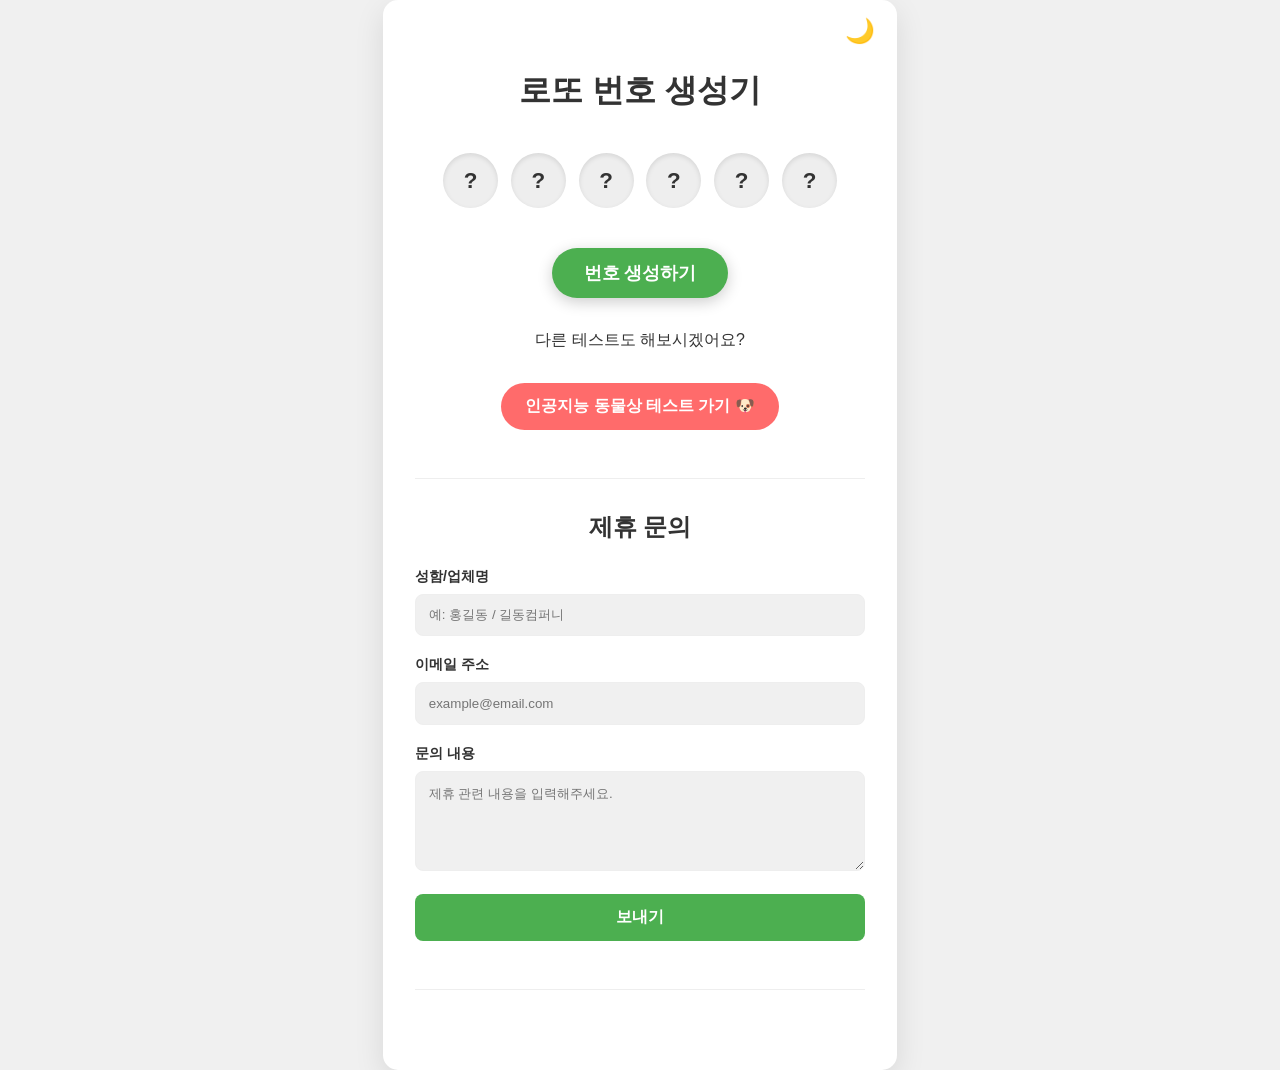
==== index.html @ d8e7d2c3 "Separate Lotto Generator and Animal Face Test into two pages" ====
<!doctype html>
<html lang="ko">
<head>
  <meta charset="UTF-8" />
  <meta name="viewport" content="width=device-width, initial-scale=1.0" />
  <title>로또 번호 생성기</title>
  <link href='style.css' rel='stylesheet'>
  <style>
    .nav-btn {
      margin-top: 1rem;
      padding: 0.8rem 1.5rem;
      background-color: #ff6b6b;
      color: white;
      border: none;
      border-radius: 30px;
      cursor: pointer;
      font-weight: 600;
      text-decoration: none;
      display: inline-block;
      transition: transform 0.2s;
    }
    .nav-btn:hover {
      transform: scale(1.05);
    }
  </style>
</head>
<body>
  <div class="container">
    <button id="theme-toggle" class="theme-toggle" aria-label="Toggle dark mode">🌙</button>
    <h1>로또 번호 생성기</h1>
    <div class="lotto-numbers">
      <span class="number">?</span>
      <span class="number">?</span>
      <span class="number">?</span>
      <span class="number">?</span>
      <span class="number">?</span>
      <span class="number">?</span>
    </div>
    <button id="generate-btn">번호 생성하기</button>
    
    <div style="margin-top: 2rem;">
      <p>다른 테스트도 해보시겠어요?</p>
      <a href="animal-test.html" class="nav-btn">인공지능 동물상 테스트 가기 🐶</a>
    </div>

    <div class="partnership-section">
      <hr>
      <h2>제휴 문의</h2>
      <form action="https://formspree.io/f/xgodvvnv" method="POST" id="partnership-form">
        <div class="form-group">
          <label for="name">성함/업체명</label>
          <input type="text" id="name" name="name" required placeholder="예: 홍길동 / 길동컴퍼니">
        </div>
        <div class="form-group">
          <label for="email">이메일 주소</label>
          <input type="email" id="email" name="_replyto" required placeholder="example@email.com">
        </div>
        <div class="form-group">
          <label for="message">문의 내용</label>
          <textarea id="message" name="message" required placeholder="제휴 관련 내용을 입력해주세요."></textarea>
        </div>
        <button type="submit" id="submit-btn">보내기</button>
      </form>
    </div>

    <div class="comments-section">
      <hr>
      <div id="disqus_thread"></div>
    </div>
  </div>
  <script defer type="text/javascript" src="lotto.js"></script>
  <script>
      (function() {
      var d = document, s = d.createElement('script');
      s.src = 'https://productbuilder-myjgdia0g9.disqus.com/embed.js';
      s.setAttribute('data-timestamp', +new Date());
      (d.head || d.body).appendChild(s);
      })();
  </script>
</body>
</html>
---- style.css ----
:root {
    --bg-color: #f0f0f0;
    --container-bg: #ffffff;
    --text-color: #333333;
    --number-bg: #eeeeee;
    --btn-bg: #4CAF50;
    --btn-hover: #45a049;
    --shadow-color: rgba(0, 0, 0, 0.1);
}

body.dark-mode {
    --bg-color: #1a1a1a;
    --container-bg: #2d2d2d;
    --text-color: #f0f0f0;
    --number-bg: #404040;
    --btn-bg: #2e7d32;
    --btn-hover: #1b5e20;
    --shadow-color: rgba(0, 0, 0, 0.5);
}

body {
    font-family: 'Segoe UI', Tahoma, Geneva, Verdana, sans-serif;
    display: flex;
    justify-content: center;
    align-items: center;
    min-height: 100vh;
    background-color: var(--bg-color);
    color: var(--text-color);
    margin: 0;
    transition: background-color 0.3s, color 0.3s;
}

.container {
    position: relative;
    text-align: center;
    padding: 3rem 2rem;
    background-color: var(--container-bg);
    border-radius: 15px;
    box-shadow: 0 10px 30px var(--shadow-color);
    width: 90%;
    max-width: 450px;
    transition: background-color 0.3s, box-shadow 0.3s;
}

.theme-toggle {
    position: absolute;
    top: 1rem;
    right: 1rem;
    background: none;
    border: none;
    font-size: 1.5rem;
    cursor: pointer;
    color: var(--text-color);
    transition: transform 0.3s ease;
}

.theme-toggle:hover {
    transform: rotate(20deg);
}

.lotto-numbers {
    display: flex;
    justify-content: center;
    gap: 0.8rem;
    margin: 2.5rem 0;
}

.number {
    width: 55px;
    height: 55px;
    border-radius: 50%;
    background-color: var(--number-bg);
    display: flex;
    justify-content: center;
    align-items: center;
    font-size: 1.4rem;
    font-weight: bold;
    box-shadow: inset 0 2px 5px var(--shadow-color);
    transition: background-color 0.3s;
}

#generate-btn {
    padding: 0.8rem 2rem;
    font-size: 1.1rem;
    background-color: var(--btn-bg);
    color: white;
    border: none;
    border-radius: 30px;
    cursor: pointer;
    font-weight: 600;
    box-shadow: 0 4px 15px rgba(0, 0, 0, 0.2);
    transition: background-color 0.3s, transform 0.1s;
}

#generate-btn:hover {
    background-color: var(--btn-hover);
    transform: translateY(-2px);
}

#generate-btn:active {
    transform: translateY(0);
}

/* Partnership Form Styles */
.partnership-section {
    margin-top: 3rem;
    text-align: left;
}

hr {
    border: none;
    border-top: 1px solid var(--number-bg);
    margin-bottom: 2rem;
}

.partnership-section h2 {
    text-align: center;
    margin-bottom: 1.5rem;
    font-size: 1.5rem;
}

.form-group {
    margin-bottom: 1.2rem;
}

.form-group label {
    display: block;
    margin-bottom: 0.5rem;
    font-weight: 600;
    font-size: 0.9rem;
}

.form-group input, 
.form-group textarea {
    width: 100%;
    padding: 0.8rem;
    border: 1px solid var(--number-bg);
    border-radius: 8px;
    background-color: var(--bg-color);
    color: var(--text-color);
    font-family: inherit;
    box-sizing: border-box;
    transition: border-color 0.3s, box-shadow 0.3s;
}

.form-group input:focus, 
.form-group textarea:focus {
    outline: none;
    border-color: var(--btn-bg);
    box-shadow: 0 0 0 3px rgba(76, 175, 80, 0.2);
}

.form-group textarea {
    height: 100px;
    resize: vertical;
}

#submit-btn {
    width: 100%;
    padding: 0.8rem;
    background-color: var(--btn-bg);
    color: white;
    border: none;
    border-radius: 8px;
    font-size: 1rem;
    font-weight: 600;
    cursor: pointer;
    transition: background-color 0.3s, transform 0.1s;
}

#submit-btn:hover {
    background-color: var(--btn-hover);
}

#submit-btn:active {
    transform: scale(0.98);
}

/* Comments Section Styles */
.comments-section {
    margin-top: 3rem;
}
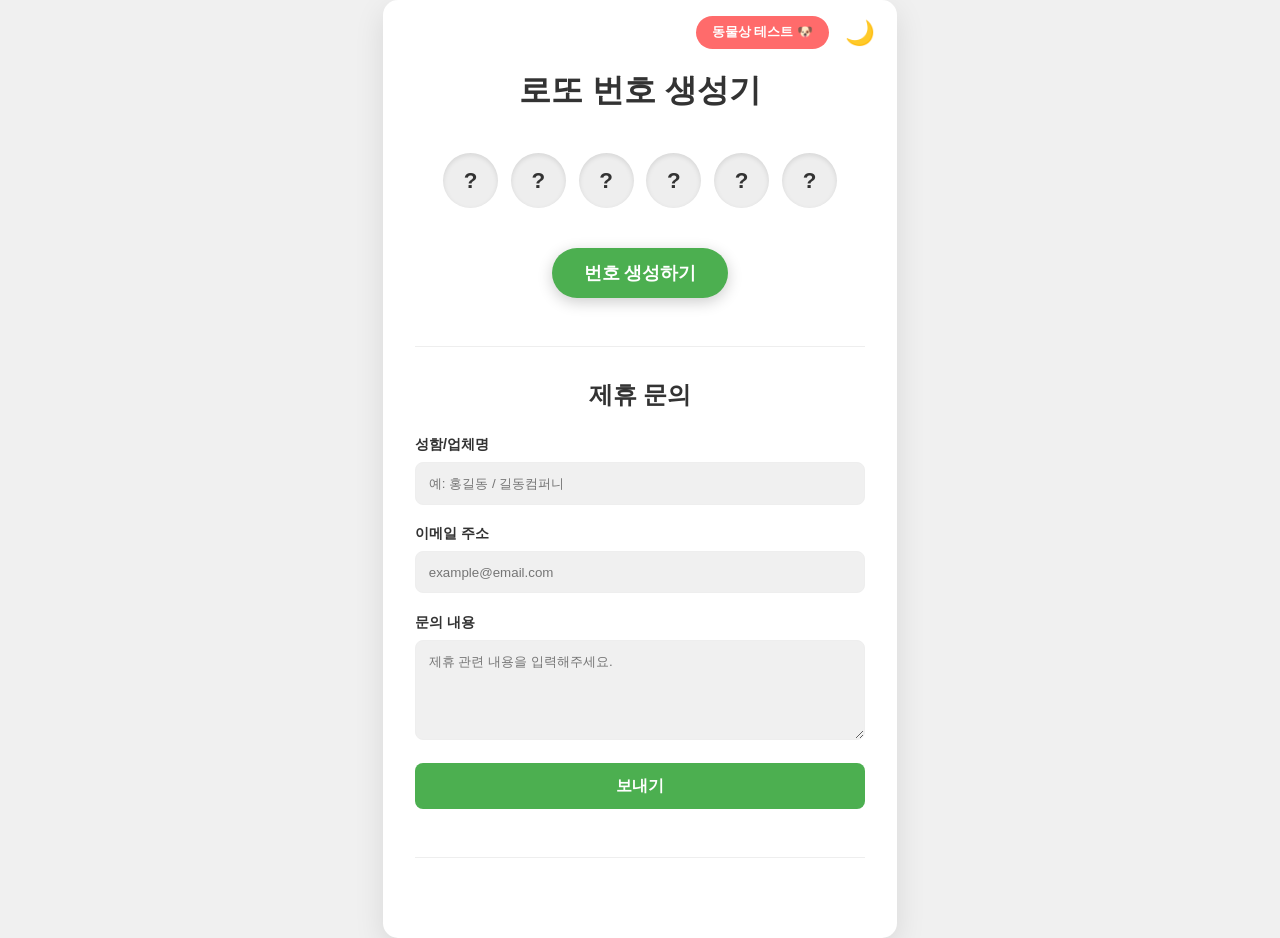
==== commit c9da0d88: "Move Animal Test button to header" ====
--- a/index.html
+++ b/index.html
@@ -6,27 +6,45 @@
   <title>로또 번호 생성기</title>
   <link href='style.css' rel='stylesheet'>
   <style>
-    .nav-btn {
-      margin-top: 1rem;
-      padding: 0.8rem 1.5rem;
+    .top-nav {
+      position: absolute;
+      top: 1rem;
+      right: 1rem;
+      display: flex;
+      align-items: center;
+      gap: 10px;
+    }
+    .nav-btn-sm {
+      padding: 0.5rem 1rem;
       background-color: #ff6b6b;
       color: white;
       border: none;
-      border-radius: 30px;
+      border-radius: 20px;
       cursor: pointer;
       font-weight: 600;
       text-decoration: none;
-      display: inline-block;
+      font-size: 0.8rem;
       transition: transform 0.2s;
     }
-    .nav-btn:hover {
+    .nav-btn-sm:hover {
       transform: scale(1.05);
+    }
+    .theme-toggle {
+      position: static !important; /* Override absolute position in style.css */
+      font-size: 1.5rem;
+      background: none;
+      border: none;
+      cursor: pointer;
     }
   </style>
 </head>
 <body>
   <div class="container">
-    <button id="theme-toggle" class="theme-toggle" aria-label="Toggle dark mode">🌙</button>
+    <div class="top-nav">
+      <a href="animal-test.html" class="nav-btn-sm">동물상 테스트 🐶</a>
+      <button id="theme-toggle" class="theme-toggle" aria-label="Toggle dark mode">🌙</button>
+    </div>
+    
     <h1>로또 번호 생성기</h1>
     <div class="lotto-numbers">
       <span class="number">?</span>
@@ -37,11 +55,6 @@
       <span class="number">?</span>
     </div>
     <button id="generate-btn">번호 생성하기</button>
-    
-    <div style="margin-top: 2rem;">
-      <p>다른 테스트도 해보시겠어요?</p>
-      <a href="animal-test.html" class="nav-btn">인공지능 동물상 테스트 가기 🐶</a>
-    </div>
 
     <div class="partnership-section">
       <hr>
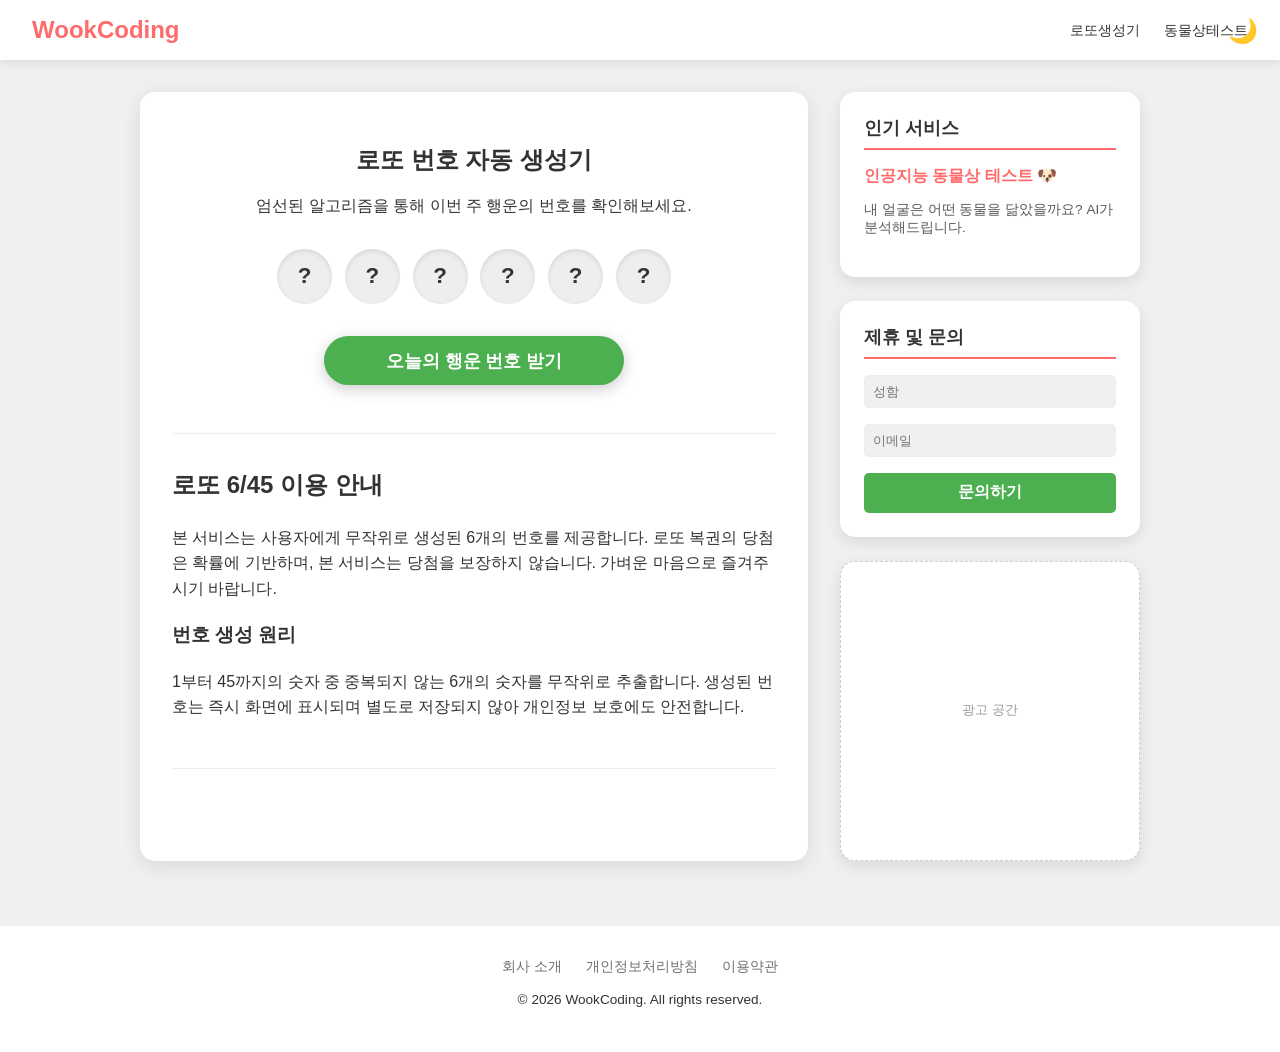
==== commit 99cd3f03: "Optimize site for Google AdSense high-quality standards" ====
--- a/index.html
+++ b/index.html
@@ -3,84 +3,202 @@
 <head>
   <meta charset="UTF-8" />
   <meta name="viewport" content="width=device-width, initial-scale=1.0" />
-  <title>로또 번호 생성기</title>
+  <meta name="google-adsense-account" content="ca-pub-8767980338542086">
+  <meta name="description" content="무료 로또 번호 생성기 및 인공지능 동물상 테스트를 제공하는 종합 엔터테인먼트 포털입니다.">
+  <title>WookCoding - 로또 번호 생성 및 AI 테스트</title>
+  <script async src="https://pagead2.googlesyndication.com/pagead/js/adsbygoogle.js?client=ca-pub-8767980338542086"
+     crossorigin="anonymous"></script>
   <link href='style.css' rel='stylesheet'>
   <style>
-    .top-nav {
-      position: absolute;
-      top: 1rem;
-      right: 1rem;
-      display: flex;
+    /* Navigation Bar */
+    .navbar {
+      display: flex;
+      justify-content: space-between;
       align-items: center;
-      gap: 10px;
-    }
-    .nav-btn-sm {
-      padding: 0.5rem 1rem;
-      background-color: #ff6b6b;
-      color: white;
-      border: none;
-      border-radius: 20px;
-      cursor: pointer;
-      font-weight: 600;
+      padding: 1rem 2rem;
+      background-color: var(--container-bg);
+      box-shadow: 0 2px 10px var(--shadow-color);
+      position: sticky;
+      top: 0;
+      z-index: 1000;
+    }
+    .nav-logo {
+      font-size: 1.5rem;
+      font-weight: bold;
+      color: #ff6b6b;
       text-decoration: none;
-      font-size: 0.8rem;
-      transition: transform 0.2s;
-    }
-    .nav-btn-sm:hover {
-      transform: scale(1.05);
-    }
-    .theme-toggle {
-      position: static !important; /* Override absolute position in style.css */
-      font-size: 1.5rem;
-      background: none;
-      border: none;
-      cursor: pointer;
+    }
+    .nav-links {
+      display: flex;
+      gap: 1.5rem;
+      align-items: center;
+    }
+    .nav-links a {
+      text-decoration: none;
+      color: var(--text-color);
+      font-weight: 500;
+      font-size: 0.9rem;
+      transition: color 0.2s;
+    }
+    .nav-links a:hover {
+      color: #ff6b6b;
+    }
+    
+    /* Layout Adjustments */
+    body {
+      display: block; /* Remove center centering */
+      min-height: 100vh;
+    }
+    .main-wrapper {
+      max-width: 1000px;
+      margin: 2rem auto;
+      padding: 0 1rem;
+      display: grid;
+      grid-template-columns: 1fr 300px;
+      gap: 2rem;
+    }
+    @media (max-width: 768px) {
+      .main-wrapper {
+        grid-template-columns: 1fr;
+      }
+    }
+    
+    .content-area {
+      background-color: var(--container-bg);
+      padding: 2rem;
+      border-radius: 15px;
+      box-shadow: 0 5px 20px var(--shadow-color);
+    }
+    
+    .sidebar {
+      display: flex;
+      flex-direction: column;
+      gap: 1.5rem;
+    }
+    .sidebar-widget {
+      background-color: var(--container-bg);
+      padding: 1.5rem;
+      border-radius: 15px;
+      box-shadow: 0 5px 15px var(--shadow-color);
+    }
+    .sidebar-widget h3 {
+      margin-top: 0;
+      font-size: 1.1rem;
+      margin-bottom: 1rem;
+      border-bottom: 2px solid #ff6b6b;
+      padding-bottom: 0.5rem;
+    }
+    
+    /* Footer */
+    footer {
+      background-color: var(--container-bg);
+      padding: 2rem;
+      margin-top: 4rem;
+      text-align: center;
+      font-size: 0.85rem;
+      border-top: 1px solid var(--number-bg);
+    }
+    .footer-links {
+      margin-bottom: 1rem;
+      display: flex;
+      justify-content: center;
+      gap: 1.5rem;
+    }
+    .footer-links a {
+      text-decoration: none;
+      color: var(--text-color);
+      opacity: 0.7;
+    }
+    
+    /* Lotto Styles */
+    .lotto-section { text-align: center; }
+    .lotto-numbers { margin: 2rem 0; }
+    
+    #generate-btn {
+        width: 100%;
+        max-width: 300px;
     }
   </style>
 </head>
 <body>
-  <div class="container">
-    <div class="top-nav">
-      <a href="animal-test.html" class="nav-btn-sm">동물상 테스트 🐶</a>
+  <nav class="navbar">
+    <a href="index.html" class="nav-logo">WookCoding</a>
+    <div class="nav-links">
+      <a href="index.html">로또생성기</a>
+      <a href="animal-test.html">동물상테스트</a>
       <button id="theme-toggle" class="theme-toggle" aria-label="Toggle dark mode">🌙</button>
     </div>
-    
-    <h1>로또 번호 생성기</h1>
-    <div class="lotto-numbers">
-      <span class="number">?</span>
-      <span class="number">?</span>
-      <span class="number">?</span>
-      <span class="number">?</span>
-      <span class="number">?</span>
-      <span class="number">?</span>
+  </nav>
+
+  <div class="main-wrapper">
+    <main class="content-area">
+      <section class="lotto-section">
+        <h1>로또 번호 자동 생성기</h1>
+        <p>엄선된 알고리즘을 통해 이번 주 행운의 번호를 확인해보세요.</p>
+        
+        <div class="lotto-numbers">
+          <span class="number">?</span>
+          <span class="number">?</span>
+          <span class="number">?</span>
+          <span class="number">?</span>
+          <span class="number">?</span>
+          <span class="number">?</span>
+        </div>
+        <button id="generate-btn">오늘의 행운 번호 받기</button>
+      </section>
+
+      <article style="margin-top: 3rem; text-align: left; line-height: 1.6;">
+        <hr>
+        <h2>로또 6/45 이용 안내</h2>
+        <p>본 서비스는 사용자에게 무작위로 생성된 6개의 번호를 제공합니다. 로또 복권의 당첨은 확률에 기반하며, 본 서비스는 당첨을 보장하지 않습니다. 가벼운 마음으로 즐겨주시기 바랍니다.</p>
+        <h3>번호 생성 원리</h3>
+        <p>1부터 45까지의 숫자 중 중복되지 않는 6개의 숫자를 무작위로 추출합니다. 생성된 번호는 즉시 화면에 표시되며 별도로 저장되지 않아 개인정보 보호에도 안전합니다.</p>
+      </article>
+
+      <div class="comments-section">
+        <hr>
+        <div id="disqus_thread"></div>
+      </div>
+    </main>
+
+    <aside class="sidebar">
+      <div class="sidebar-widget">
+        <h3>인기 서비스</h3>
+        <ul style="list-style: none; padding: 0;">
+          <li style="margin-bottom: 0.8rem;"><a href="animal-test.html" style="text-decoration: none; color: #ff6b6b; font-weight: bold;">인공지능 동물상 테스트 🐶</a></li>
+          <li><p style="font-size: 0.85rem; opacity: 0.8;">내 얼굴은 어떤 동물을 닮았을까요? AI가 분석해드립니다.</p></li>
+        </ul>
+      </div>
+
+      <div class="sidebar-widget">
+        <h3>제휴 및 문의</h3>
+        <form action="https://formspree.io/f/xgodvvnv" method="POST" id="partnership-form">
+          <div class="form-group" style="margin-bottom: 1rem;">
+            <input type="text" name="name" required placeholder="성함" style="width: 100%; padding: 0.5rem; border-radius: 5px; border: 1px solid var(--number-bg); background: var(--bg-color); color: var(--text-color);">
+          </div>
+          <div class="form-group" style="margin-bottom: 1rem;">
+            <input type="email" name="_replyto" required placeholder="이메일" style="width: 100%; padding: 0.5rem; border-radius: 5px; border: 1px solid var(--number-bg); background: var(--bg-color); color: var(--text-color);">
+          </div>
+          <button type="submit" id="submit-btn" style="width: 100%; padding: 0.6rem; background: var(--btn-bg); color: white; border: none; border-radius: 5px; cursor: pointer;">문의하기</button>
+        </form>
+      </div>
+      
+      <!-- 광고 영역 (AdSense 승인 후 여기에 수동 광고 단위 배치 가능) -->
+      <div class="sidebar-widget" style="min-height: 250px; display: flex; align-items: center; justify-content: center; border: 1px dashed #ccc;">
+        <p style="font-size: 0.8rem; color: #999;">광고 공간</p>
+      </div>
+    </aside>
+  </div>
+
+  <footer>
+    <div class="footer-links">
+      <a href="about.html">회사 소개</a>
+      <a href="privacy.html">개인정보처리방침</a>
+      <a href="terms.html">이용약관</a>
     </div>
-    <button id="generate-btn">번호 생성하기</button>
-
-    <div class="partnership-section">
-      <hr>
-      <h2>제휴 문의</h2>
-      <form action="https://formspree.io/f/xgodvvnv" method="POST" id="partnership-form">
-        <div class="form-group">
-          <label for="name">성함/업체명</label>
-          <input type="text" id="name" name="name" required placeholder="예: 홍길동 / 길동컴퍼니">
-        </div>
-        <div class="form-group">
-          <label for="email">이메일 주소</label>
-          <input type="email" id="email" name="_replyto" required placeholder="example@email.com">
-        </div>
-        <div class="form-group">
-          <label for="message">문의 내용</label>
-          <textarea id="message" name="message" required placeholder="제휴 관련 내용을 입력해주세요."></textarea>
-        </div>
-        <button type="submit" id="submit-btn">보내기</button>
-      </form>
-    </div>
-
-    <div class="comments-section">
-      <hr>
-      <div id="disqus_thread"></div>
-    </div>
-  </div>
+    <p>&copy; 2026 WookCoding. All rights reserved.</p>
+  </footer>
+
   <script defer type="text/javascript" src="lotto.js"></script>
   <script>
       (function() {
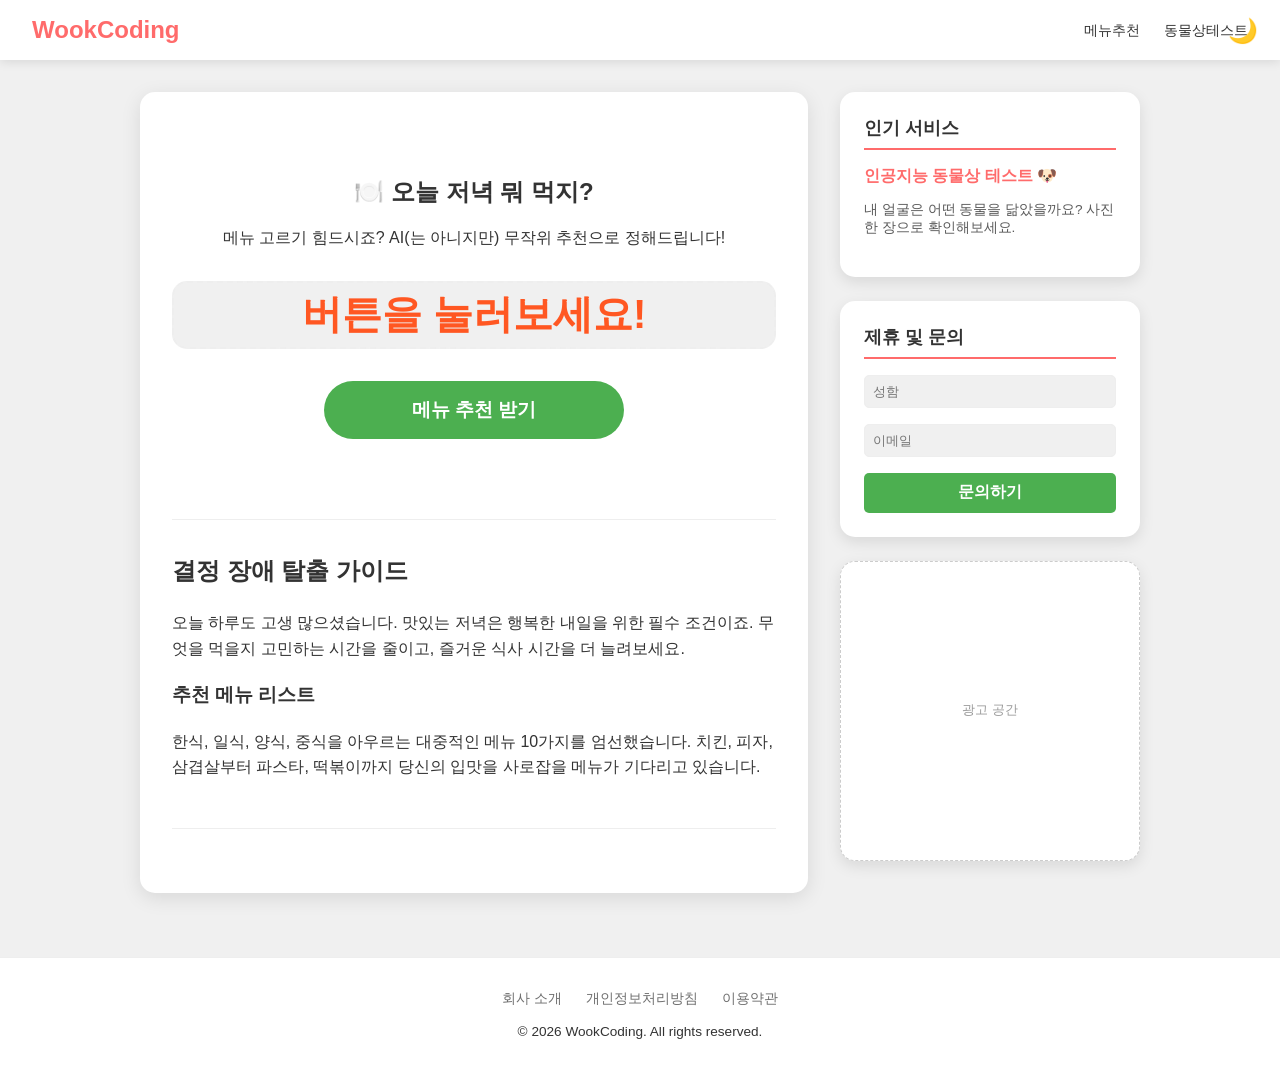
==== commit 551a7c8c: "Replace Lotto Generator with Dinner Menu Recommender" ====
--- a/index.html
+++ b/index.html
@@ -4,8 +4,8 @@
   <meta charset="UTF-8" />
   <meta name="viewport" content="width=device-width, initial-scale=1.0" />
   <meta name="google-adsense-account" content="ca-pub-8767980338542086">
-  <meta name="description" content="무료 로또 번호 생성기 및 인공지능 동물상 테스트를 제공하는 종합 엔터테인먼트 포털입니다.">
-  <title>WookCoding - 로또 번호 생성 및 AI 테스트</title>
+  <meta name="description" content="오늘 저녁 뭐 먹지? 고민될 때 버튼 하나로 해결하는 저녁 메뉴 추천 서비스입니다.">
+  <title>WookCoding - 오늘 저녁 메뉴 추천</title>
   <script async src="https://pagead2.googlesyndication.com/pagead/js/adsbygoogle.js?client=ca-pub-8767980338542086"
      crossorigin="anonymous"></script>
   <link href='style.css' rel='stylesheet'>
@@ -46,7 +46,7 @@
     
     /* Layout Adjustments */
     body {
-      display: block; /* Remove center centering */
+      display: block;
       min-height: 100vh;
     }
     .main-wrapper {
@@ -110,13 +110,41 @@
       opacity: 0.7;
     }
     
-    /* Lotto Styles */
-    .lotto-section { text-align: center; }
-    .lotto-numbers { margin: 2rem 0; }
-    
-    #generate-btn {
+    /* Menu Recommender Styles */
+    .menu-section {
+      text-align: center;
+      padding: 2rem 0;
+    }
+    #menu-display {
+      font-size: 2.5rem;
+      font-weight: bold;
+      margin: 2rem 0;
+      color: #ff5722;
+      min-height: 4rem;
+      display: flex;
+      align-items: center;
+      justify-content: center;
+      border: 2px dashed var(--number-bg);
+      border-radius: 15px;
+      background-color: var(--bg-color);
+    }
+    
+    #recommend-btn {
         width: 100%;
         max-width: 300px;
+        padding: 1rem;
+        font-size: 1.2rem;
+        background-color: #4CAF50;
+        color: white;
+        border: none;
+        border-radius: 50px;
+        cursor: pointer;
+        font-weight: 600;
+        transition: transform 0.2s, background-color 0.2s;
+    }
+    #recommend-btn:hover {
+        background-color: #45a049;
+        transform: scale(1.05);
     }
   </style>
 </head>
@@ -124,7 +152,7 @@
   <nav class="navbar">
     <a href="index.html" class="nav-logo">WookCoding</a>
     <div class="nav-links">
-      <a href="index.html">로또생성기</a>
+      <a href="index.html">메뉴추천</a>
       <a href="animal-test.html">동물상테스트</a>
       <button id="theme-toggle" class="theme-toggle" aria-label="Toggle dark mode">🌙</button>
     </div>
@@ -132,27 +160,20 @@
 
   <div class="main-wrapper">
     <main class="content-area">
-      <section class="lotto-section">
-        <h1>로또 번호 자동 생성기</h1>
-        <p>엄선된 알고리즘을 통해 이번 주 행운의 번호를 확인해보세요.</p>
+      <section class="menu-section">
+        <h1>🍽️ 오늘 저녁 뭐 먹지?</h1>
+        <p>메뉴 고르기 힘드시죠? AI(는 아니지만) 무작위 추천으로 정해드립니다!</p>
         
-        <div class="lotto-numbers">
-          <span class="number">?</span>
-          <span class="number">?</span>
-          <span class="number">?</span>
-          <span class="number">?</span>
-          <span class="number">?</span>
-          <span class="number">?</span>
-        </div>
-        <button id="generate-btn">오늘의 행운 번호 받기</button>
+        <div id="menu-display">버튼을 눌러보세요!</div>
+        <button id="recommend-btn">메뉴 추천 받기</button>
       </section>
 
       <article style="margin-top: 3rem; text-align: left; line-height: 1.6;">
         <hr>
-        <h2>로또 6/45 이용 안내</h2>
-        <p>본 서비스는 사용자에게 무작위로 생성된 6개의 번호를 제공합니다. 로또 복권의 당첨은 확률에 기반하며, 본 서비스는 당첨을 보장하지 않습니다. 가벼운 마음으로 즐겨주시기 바랍니다.</p>
-        <h3>번호 생성 원리</h3>
-        <p>1부터 45까지의 숫자 중 중복되지 않는 6개의 숫자를 무작위로 추출합니다. 생성된 번호는 즉시 화면에 표시되며 별도로 저장되지 않아 개인정보 보호에도 안전합니다.</p>
+        <h2>결정 장애 탈출 가이드</h2>
+        <p>오늘 하루도 고생 많으셨습니다. 맛있는 저녁은 행복한 내일을 위한 필수 조건이죠. 무엇을 먹을지 고민하는 시간을 줄이고, 즐거운 식사 시간을 더 늘려보세요.</p>
+        <h3>추천 메뉴 리스트</h3>
+        <p>한식, 일식, 양식, 중식을 아우르는 대중적인 메뉴 10가지를 엄선했습니다. 치킨, 피자, 삼겹살부터 파스타, 떡볶이까지 당신의 입맛을 사로잡을 메뉴가 기다리고 있습니다.</p>
       </article>
 
       <div class="comments-section">
@@ -166,7 +187,7 @@
         <h3>인기 서비스</h3>
         <ul style="list-style: none; padding: 0;">
           <li style="margin-bottom: 0.8rem;"><a href="animal-test.html" style="text-decoration: none; color: #ff6b6b; font-weight: bold;">인공지능 동물상 테스트 🐶</a></li>
-          <li><p style="font-size: 0.85rem; opacity: 0.8;">내 얼굴은 어떤 동물을 닮았을까요? AI가 분석해드립니다.</p></li>
+          <li><p style="font-size: 0.85rem; opacity: 0.8;">내 얼굴은 어떤 동물을 닮았을까요? 사진 한 장으로 확인해보세요.</p></li>
         </ul>
       </div>
 
@@ -183,7 +204,6 @@
         </form>
       </div>
       
-      <!-- 광고 영역 (AdSense 승인 후 여기에 수동 광고 단위 배치 가능) -->
       <div class="sidebar-widget" style="min-height: 250px; display: flex; align-items: center; justify-content: center; border: 1px dashed #ccc;">
         <p style="font-size: 0.8rem; color: #999;">광고 공간</p>
       </div>
@@ -199,7 +219,7 @@
     <p>&copy; 2026 WookCoding. All rights reserved.</p>
   </footer>
 
-  <script defer type="text/javascript" src="lotto.js"></script>
+  <script defer type="text/javascript" src="menu.js"></script>
   <script>
       (function() {
       var d = document, s = d.createElement('script');
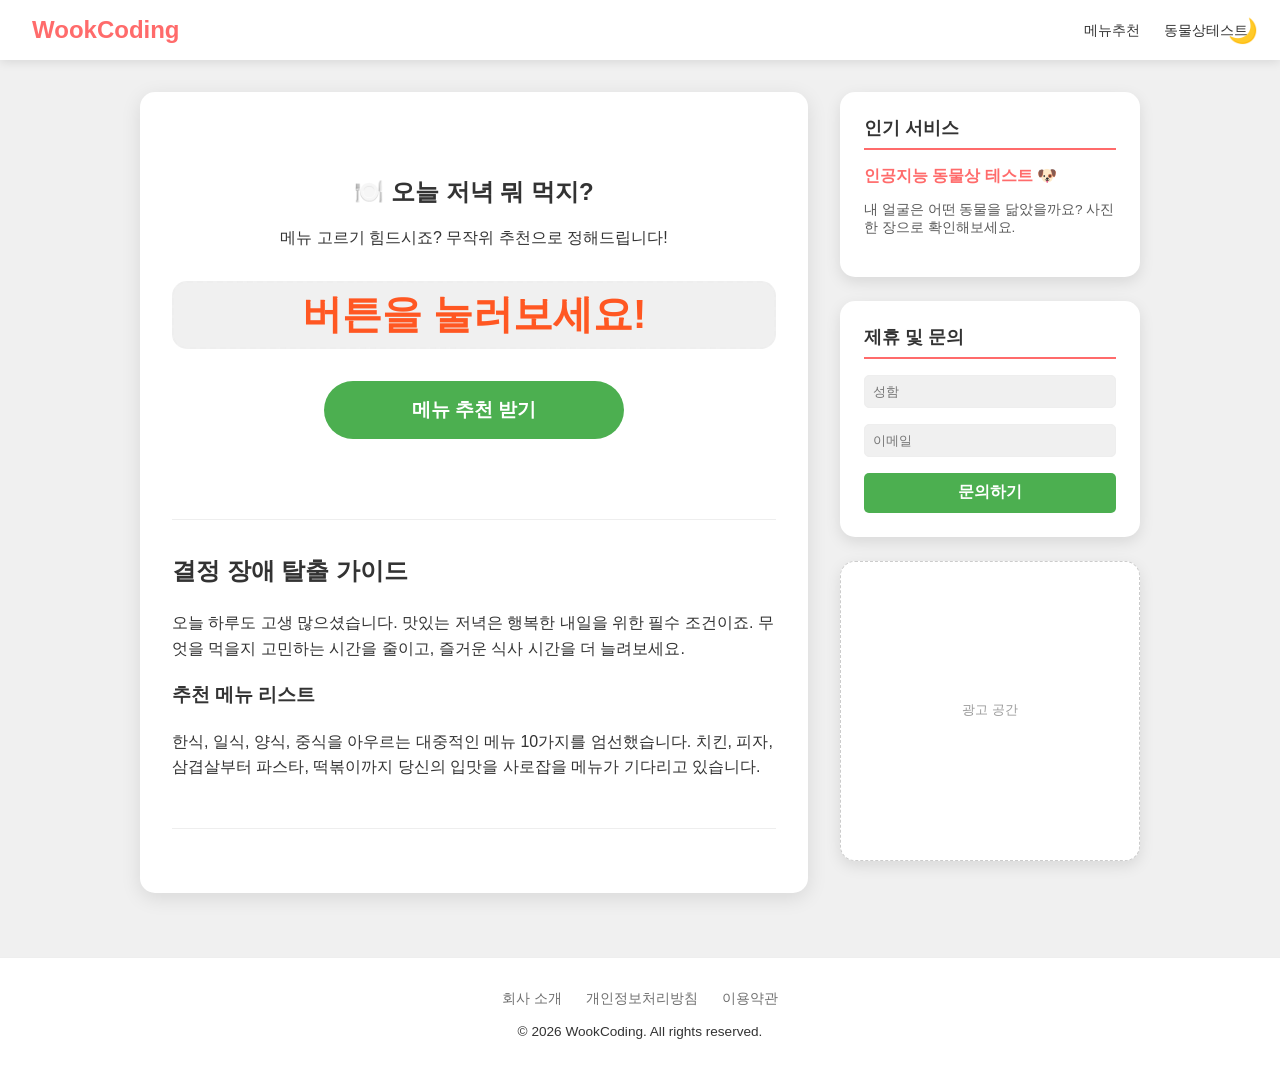
==== commit 9064d94f: "Update index.html" ====
--- a/index.html
+++ b/index.html
@@ -162,7 +162,7 @@
     <main class="content-area">
       <section class="menu-section">
         <h1>🍽️ 오늘 저녁 뭐 먹지?</h1>
-        <p>메뉴 고르기 힘드시죠? AI(는 아니지만) 무작위 추천으로 정해드립니다!</p>
+        <p>메뉴 고르기 힘드시죠? 무작위 추천으로 정해드립니다!</p>
         
         <div id="menu-display">버튼을 눌러보세요!</div>
         <button id="recommend-btn">메뉴 추천 받기</button>
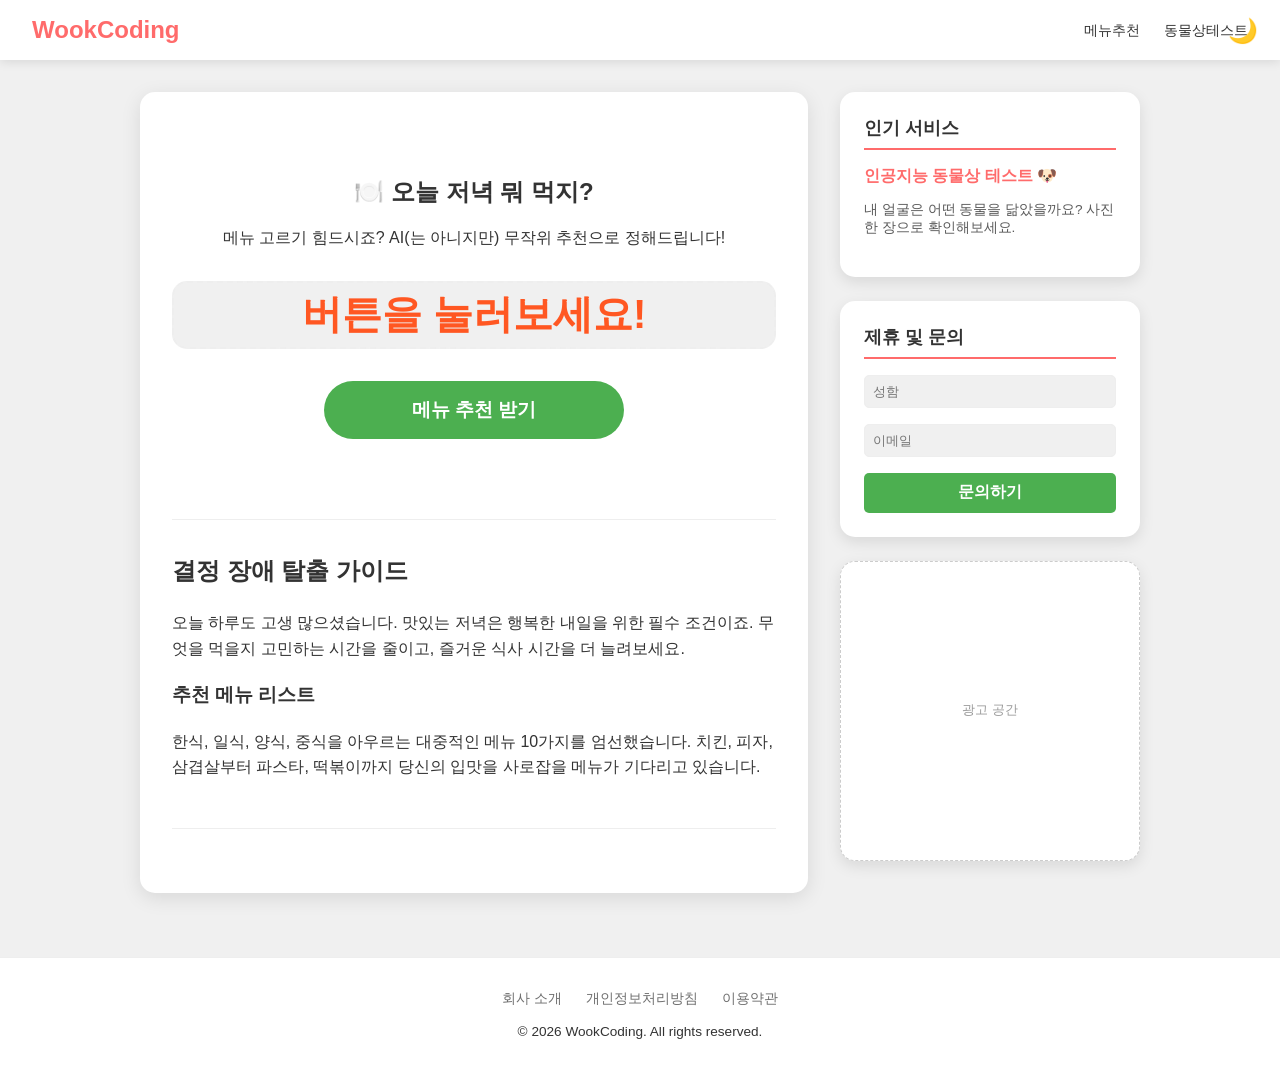
==== commit 53229b4c: "feat: add Microsoft Clarity tracking to all HTML pages" ====
--- a/index.html
+++ b/index.html
@@ -1,6 +1,23 @@
 <!doctype html>
 <html lang="ko">
 <head>
+  <!-- Google tag (gtag.js) -->
+  <script async src="https://www.googletagmanager.com/gtag/js?id=G-76QDKRQXMP"></script>
+  <script>
+    window.dataLayer = window.dataLayer || [];
+    function gtag(){dataLayer.push(arguments);}
+    gtag('js', new Date());
+
+    gtag('config', 'G-76QDKRQXMP');
+  </script>
+  <!-- Microsoft Clarity -->
+  <script type="text/javascript">
+      (function(c,l,a,r,i,t,y){
+          c[a]=c[a]||function(){(c[a].q=c[a].q||[]).push(arguments)};
+          t=l.createElement(r);t.async=1;t.src="https://www.clarity.ms/tag/"+i;
+          y=l.getElementsByTagName(r)[0];y.parentNode.insertBefore(t,y);
+      })(window, document, "clarity", "script", "wlav4t1hka");
+  </script>
   <meta charset="UTF-8" />
   <meta name="viewport" content="width=device-width, initial-scale=1.0" />
   <meta name="google-adsense-account" content="ca-pub-8767980338542086">
@@ -162,7 +179,7 @@
     <main class="content-area">
       <section class="menu-section">
         <h1>🍽️ 오늘 저녁 뭐 먹지?</h1>
-        <p>메뉴 고르기 힘드시죠? 무작위 추천으로 정해드립니다!</p>
+        <p>메뉴 고르기 힘드시죠? AI(는 아니지만) 무작위 추천으로 정해드립니다!</p>
         
         <div id="menu-display">버튼을 눌러보세요!</div>
         <button id="recommend-btn">메뉴 추천 받기</button>
